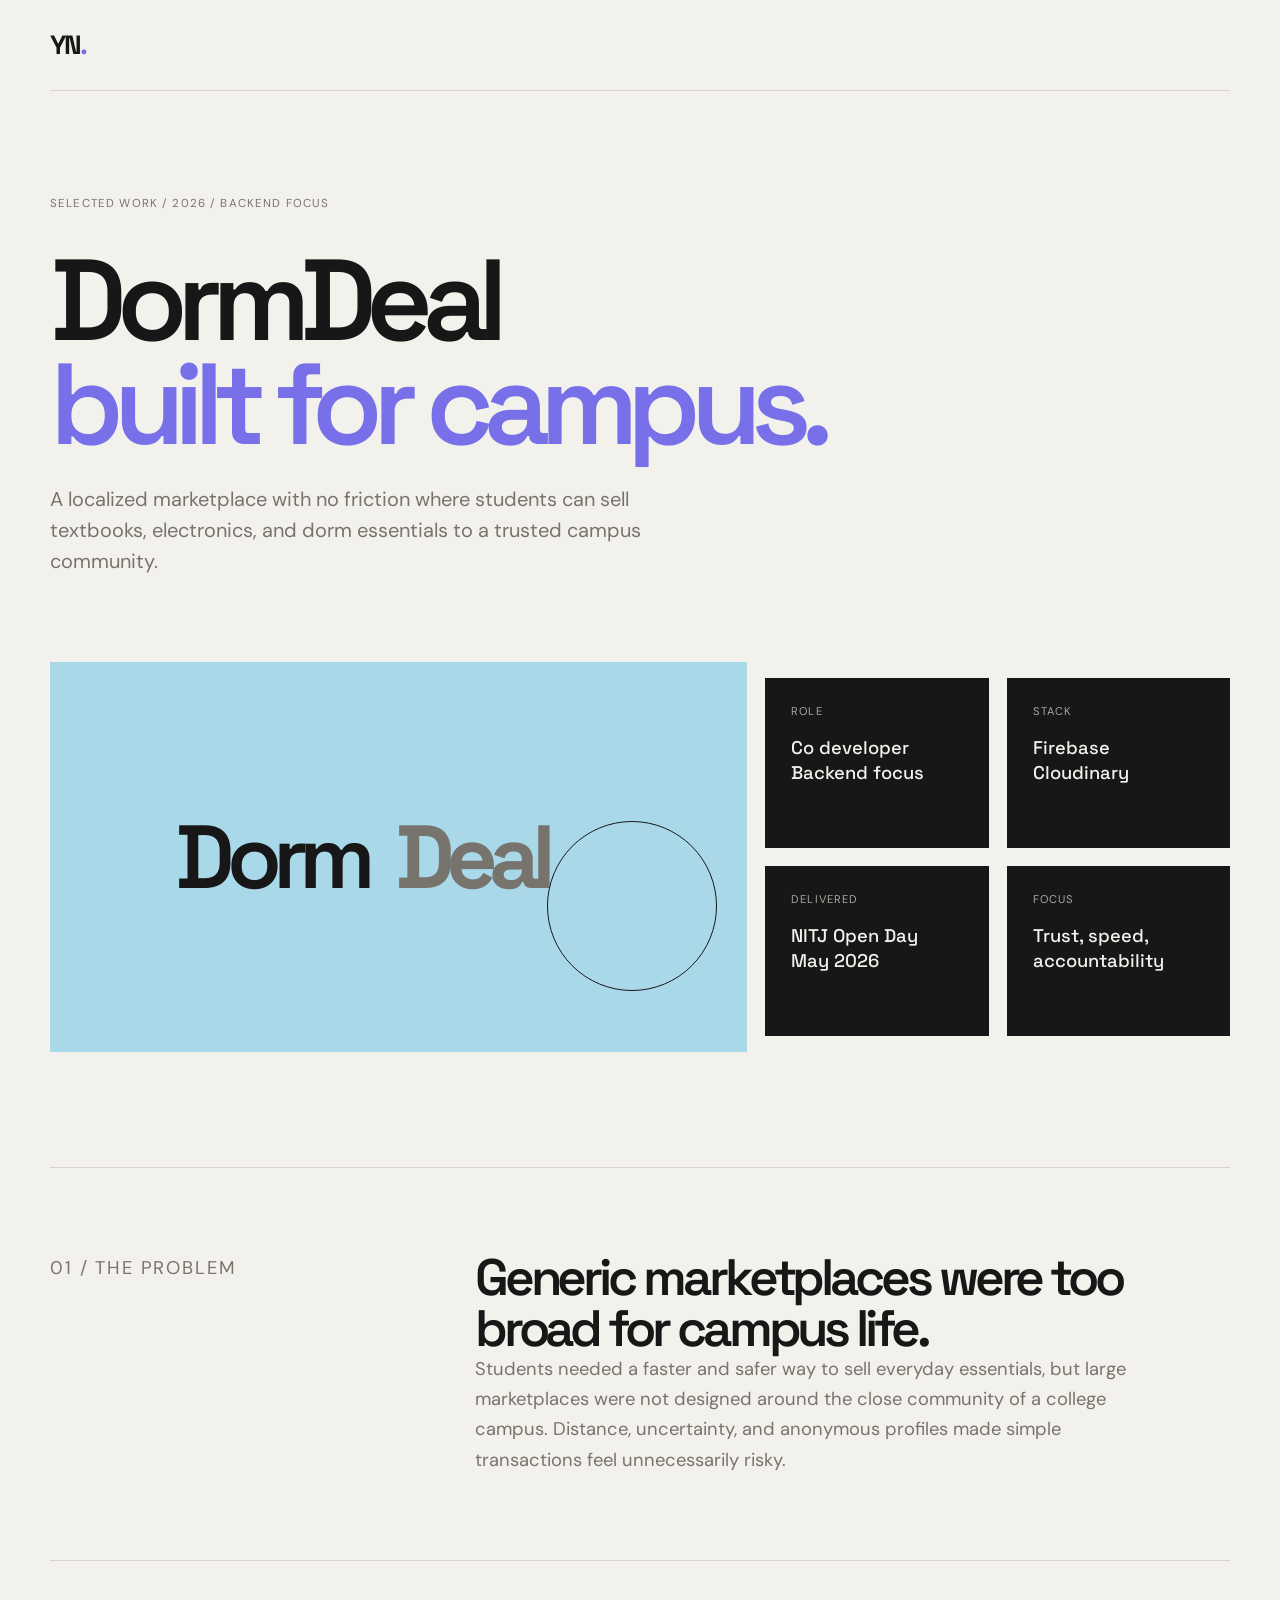
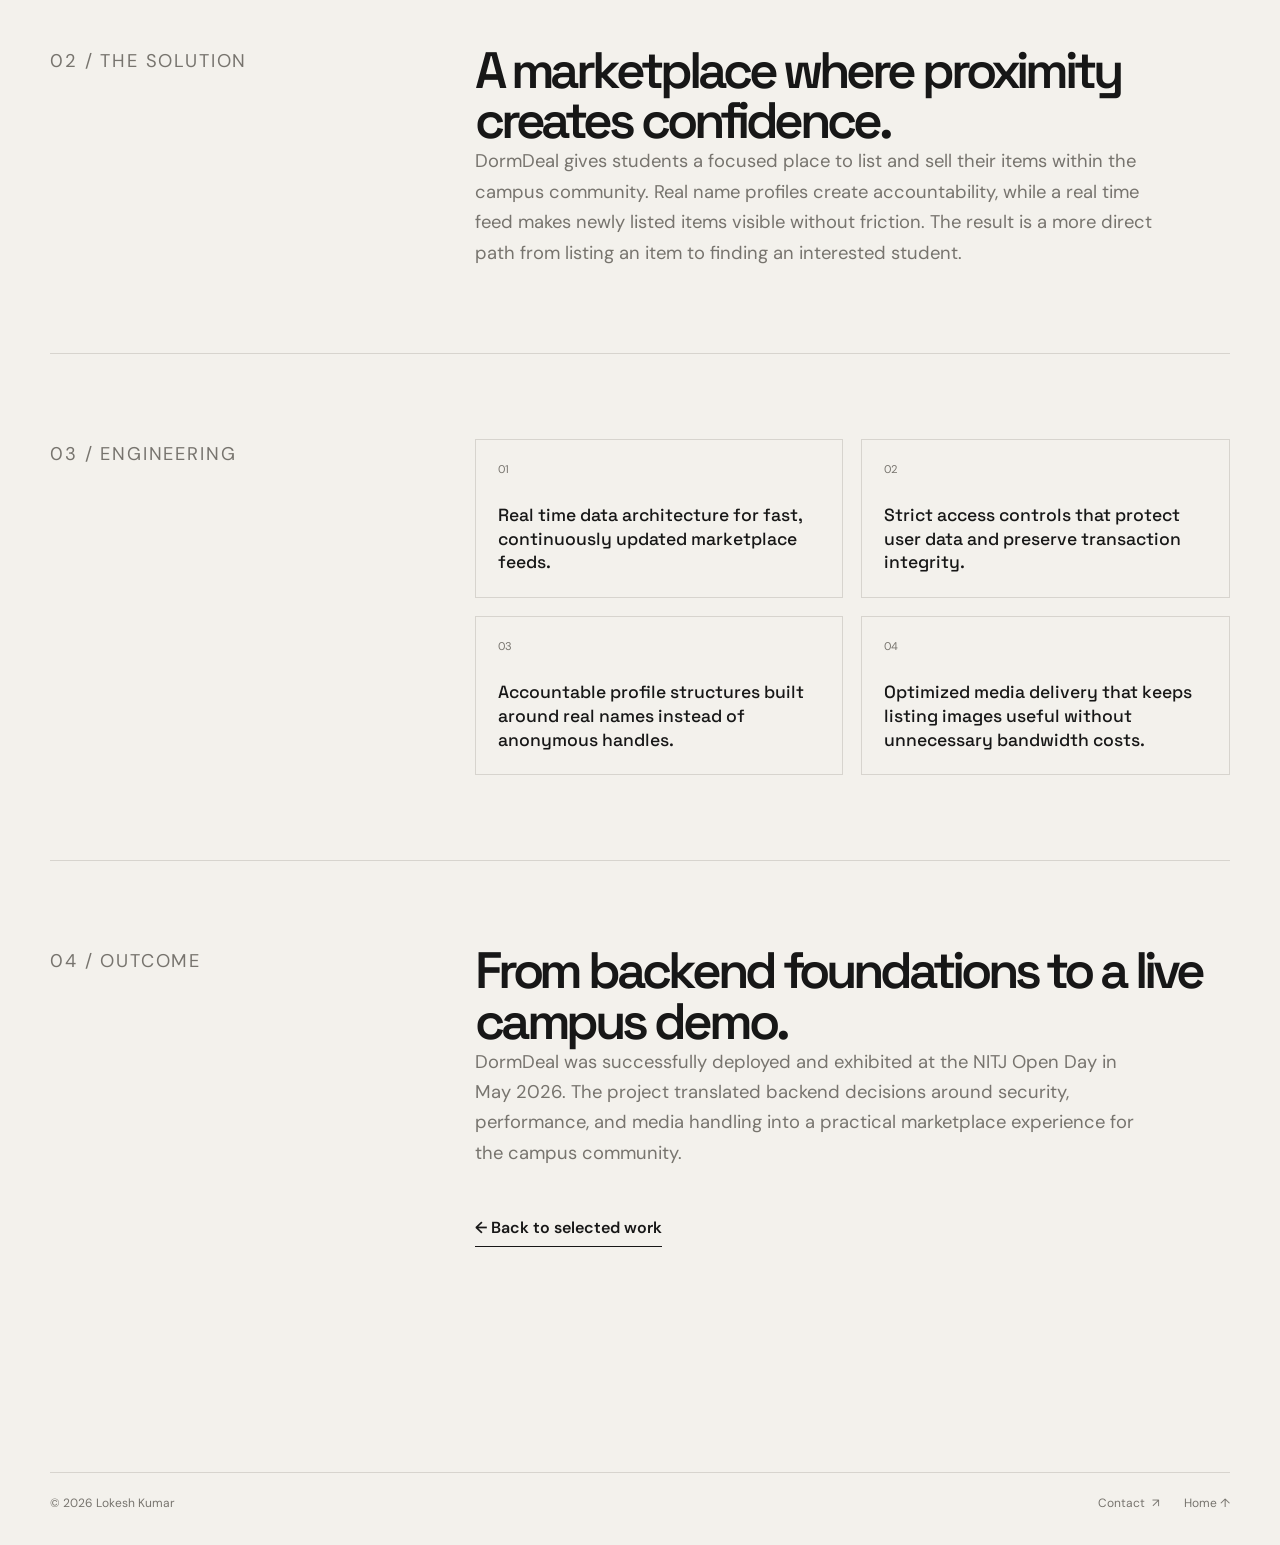
==== dormdeal.html @ 12d4643e "hok" ====
<!doctype html>
<html lang="en">
  <head>
    <meta charset="UTF-8" />
    <meta name="viewport" content="width=device-width, initial-scale=1.0" />
    <meta name="description" content="DormDeal campus resale marketplace case study by Lokesh Kumar." />
    <title>DormDeal | Lokesh Kumar</title>
    <link rel="preconnect" href="https://fonts.googleapis.com" />
    <link rel="preconnect" href="https://fonts.gstatic.com" crossorigin />
    <link href="https://fonts.googleapis.com/css2?family=DM+Sans:wght@400;500;600;700&family=Space+Grotesk:wght@500;600;700&display=swap" rel="stylesheet" />
    <link rel="stylesheet" href="styles.css" />
  </head>
  <body>
    <header class="case-study-header section-shell">
      <a class="brand" href="index.html" aria-label="Back to homepage">YN<span>.</span></a>
    </header>

    <main class="case-study-main section-shell">
      <p class="case-study-kicker">Selected work / 2026 / Backend focus</p>
      <h1 class="case-study-title">DormDeal<br /><em>built for campus.</em></h1>
      <p class="case-study-intro">A localized marketplace with no friction where students can sell textbooks, electronics, and dorm essentials to a trusted campus community.</p>

      <section class="case-study-hero" aria-label="DormDeal overview">
        <div class="case-study-visual">
          <div class="visual-dormdeal"><span>Dorm</span><strong>Deal</strong><i></i></div>
        </div>
        <dl class="case-study-meta">
          <div><dt>Role</dt><dd>Co developer<br />Backend focus</dd></div>
          <div><dt>Stack</dt><dd>Firebase<br />Cloudinary</dd></div>
          <div><dt>Delivered</dt><dd>NITJ Open Day<br />May 2026</dd></div>
          <div><dt>Focus</dt><dd>Trust, speed,<br />accountability</dd></div>
        </dl>
      </section>

      <section class="case-study-section">
        <p class="section-label">01 / The problem</p>
        <div>
          <h2>Generic marketplaces were too broad for campus life.</h2>
          <p>Students needed a faster and safer way to sell everyday essentials, but large marketplaces were not designed around the close community of a college campus. Distance, uncertainty, and anonymous profiles made simple transactions feel unnecessarily risky.</p>
        </div>
      </section>

      <section class="case-study-section">
        <p class="section-label">02 / The solution</p>
        <div>
          <h2>A marketplace where proximity creates confidence.</h2>
          <p>DormDeal gives students a focused place to list and sell their items within the campus community. Real name profiles create accountability, while a real time feed makes newly listed items visible without friction. The result is a more direct path from listing an item to finding an interested student.</p>
        </div>
      </section>

      <section class="case-study-section">
        <p class="section-label">03 / Engineering</p>
        <div>
          <ul class="case-study-list">
            <li><span>01</span>Real time data architecture for fast, continuously updated marketplace feeds.</li>
            <li><span>02</span>Strict access controls that protect user data and preserve transaction integrity.</li>
            <li><span>03</span>Accountable profile structures built around real names instead of anonymous handles.</li>
            <li><span>04</span>Optimized media delivery that keeps listing images useful without unnecessary bandwidth costs.</li>
          </ul>
        </div>
      </section>

      <section class="case-study-section">
        <p class="section-label">04 / Outcome</p>
        <div>
          <h2>From backend foundations to a live campus demo.</h2>
          <p>DormDeal was successfully deployed and exhibited at the NITJ Open Day in May 2026. The project translated backend decisions around security, performance, and media handling into a practical marketplace experience for the campus community.</p>
          <a class="case-study-back" href="index.html#work">← Back to selected work</a>
        </div>
      </section>
    </main>

    <footer class="site-footer section-shell">
      <p>© <span id="year"></span> Lokesh Kumar</p>
      <nav class="social-links" aria-label="Social links">
        <a href="index.html#contact">Contact <span>↗</span></a>
        <a href="index.html">Home ↑</a>
      </nav>
    </footer>
    <script>
      document.querySelector("#year").textContent = new Date().getFullYear();
    </script>
  </body>
</html>
---- styles.css ----
:root {
  --ink: #171717;
  --paper: #f3f1ec;
  --muted: #77746e;
  --line: #d7d4ce;
  --lime: #d7f45b;
  --lavender: #c9c4ff;
  --orange: #ff8059;
  --blue: #a9d8e8;
  --ease: cubic-bezier(.22, 1, .36, 1);
}

* { box-sizing: border-box; }
html { scroll-behavior: smooth; }
body {
  margin: 0;
  color: var(--ink);
  background: var(--paper);
  font-family: "DM Sans", sans-serif;
  -webkit-font-smoothing: antialiased;
}
a { color: inherit; text-decoration: none; }
a:focus-visible, button:focus-visible {
  outline: 2px solid #7770e8;
  outline-offset: 5px;
}
.section-shell, .site-header { width: min(1180px, calc(100% - 64px)); margin: 0 auto; }
.site-header { display: flex; align-items: center; justify-content: space-between; padding: 28px 0; }
.brand { font: 700 1.65rem "Space Grotesk", sans-serif; letter-spacing: -.08em; }
.brand span, em { color: #7770e8; font-style: normal; }
.site-nav { display: flex; align-items: center; gap: 34px; font-size: .9rem; }
.site-nav a, .text-link, .social-links a { transition: opacity .2s ease; }
.site-nav a:hover, .text-link:hover, .social-links a:hover { opacity: .55; }
.nav-cta { border: 1px solid var(--ink); border-radius: 999px; padding: 11px 16px; transition: background .2s ease, color .2s ease; }
.nav-cta:hover { opacity: 1 !important; color: var(--paper); background: var(--ink); }
.nav-cta span, .text-link span, .project-meta a, .contact-email span { margin-left: 8px; }
.menu-toggle { display: none; border: 0; background: none; font: inherit; cursor: pointer; }
.hero { min-height: 670px; padding: 125px 0 80px; display: flex; flex-direction: column; justify-content: space-between; }
.eyebrow, .section-label, .project-top, .muted, .project-meta p { color: var(--muted); font-size: .72rem; letter-spacing: .1em; text-transform: uppercase; }
.eyebrow { animation: rise-in .7s var(--ease) both; }
.status-dot { display: inline-block; width: 7px; height: 7px; background: #4bc56f; border-radius: 50%; margin-right: 8px; box-shadow: 0 0 0 4px rgba(75, 197, 111, .14); }
h1, h2, h3, p { margin-top: 0; }
h1 { max-width: 900px; margin: 46px 0; font: 600 clamp(3.9rem, 9.5vw, 8.6rem)/.91 "Space Grotesk", sans-serif; letter-spacing: -.09em; animation: rise-in .8s .08s var(--ease) both; }
.hero-footer { display: flex; align-items: flex-end; justify-content: space-between; border-top: 1px solid var(--line); padding-top: 22px; }
.hero-copy { max-width: 340px; margin: 0; color: var(--muted); line-height: 1.55; }
.circle-link { display: grid; place-items: center; width: 58px; height: 58px; border: 1px solid var(--ink); border-radius: 50%; font-size: 1.3rem; transition: background .25s var(--ease), color .25s var(--ease), transform .25s var(--ease); }
.circle-link:hover { background: var(--ink); color: var(--paper); transform: translateY(4px); }
.split-section { display: grid; grid-template-columns: 28% 1fr; gap: 8%; padding: 155px 0; border-top: 1px solid var(--line); }
.section-content { max-width: 670px; }
h2 { margin-bottom: 38px; font: 600 clamp(2.7rem, 6vw, 5.2rem)/.98 "Space Grotesk", sans-serif; letter-spacing: -.08em; }
h2 span { color: var(--muted); }
.large-copy { max-width: 560px; margin-bottom: 40px; font-size: 1.3rem; line-height: 1.5; }
.text-link { display: inline-block; border-bottom: 1px solid var(--ink); padding-bottom: 8px; font-weight: 600; }
.education-section { display: grid; grid-template-columns: 28% 1fr; gap: 8%; padding: 110px 0; border-top: 1px solid var(--line); }
.education-item { padding: 28px 0; border-bottom: 1px solid var(--line); }
.education-item:first-child { padding-top: 0; }
.education-item:last-child { border-bottom: 0; }
.education-period { margin-bottom: 18px; color: var(--muted); font-size: .72rem; letter-spacing: .1em; text-transform: uppercase; }
.education-item h2 { margin-bottom: 18px; font-size: clamp(2.2rem, 4vw, 3.8rem); }
.education-item h3 { margin-bottom: 12px; font: 600 1.8rem "Space Grotesk"; }
.education-item p:not(.education-period) { max-width: 560px; margin-bottom: 12px; color: var(--muted); line-height: 1.5; }
.education-item strong { font-size: .9rem; }
.work-section { padding: 40px 0 155px; }
.section-heading { display: flex; justify-content: space-between; align-items: baseline; margin-bottom: 34px; }
.projects { display: grid; grid-template-columns: repeat(3, 1fr); gap: 18px; }
.project-card { padding: 18px; min-height: 465px; display: flex; flex-direction: column; border-radius: 4px; overflow: hidden; transition: transform .35s var(--ease), box-shadow .35s var(--ease); }
.project-card:hover { transform: translateY(-8px) rotate(-.5deg); box-shadow: 0 18px 32px rgba(23, 23, 23, .12); }
.project-card--lime { background: var(--lime); }
.project-card--lavender { background: var(--lavender); }
.project-card--orange { background: var(--orange); }
.project-card--blue { background: var(--blue); }
.project-top, .project-meta { display: flex; justify-content: space-between; }
.project-visual { position: relative; flex: 1; min-height: 270px; display: grid; place-items: center; overflow: hidden; }
.visual-orbit strong { z-index: 1; font: 600 2.5rem "Space Grotesk"; letter-spacing: -.1em; }
.orbit { position: absolute; width: 185px; height: 90px; border: 1px solid var(--ink); border-radius: 50%; transform: rotate(-35deg); transition: transform .5s var(--ease); }
.orbit-two { transform: rotate(35deg); }
.project-card:hover .orbit-one { transform: rotate(-25deg) scale(1.08); }
.project-card:hover .orbit-two { transform: rotate(45deg) scale(1.08); }
.shape { position: absolute; border: 1px solid var(--ink); transition: transform .5s var(--ease); }
.shape-one { width: 132px; height: 132px; border-radius: 50%; }
.shape-two { width: 102px; height: 102px; transform: rotate(45deg); }
.shape-three { width: 160px; height: 1px; transform: rotate(-45deg); }
.project-card:hover .shape-one { transform: translate(10px, -8px); }
.project-card:hover .shape-two { transform: rotate(65deg) scale(1.08); }
.visual-north { font: 600 2.8rem "Space Grotesk"; letter-spacing: -.12em; }
.visual-north i { position: absolute; width: 1px; height: 180px; background: var(--ink); transform: rotate(45deg); transition: transform .5s var(--ease); }
.project-card:hover .visual-north i { transform: rotate(65deg); }
.visual-dormdeal { align-content: center; justify-items: start; padding-left: 18%; font: 600 2.8rem/.82 "Space Grotesk"; letter-spacing: -.1em; }
.visual-dormdeal strong { margin-left: 28px; color: var(--muted); }
.visual-dormdeal i { position: absolute; width: 170px; height: 170px; border: 1px solid var(--ink); border-radius: 50%; transition: transform .5s var(--ease); }
.project-card:hover .visual-dormdeal i { transform: scale(1.12) rotate(18deg); }
.project-meta { align-items: flex-end; border-top: 1px solid rgba(23, 23, 23, .35); padding-top: 14px; }
.project-meta h3 { margin: 0 0 4px; font-size: 1.15rem; }
.project-meta p { margin: 0; font-size: .65rem; letter-spacing: .03em; text-transform: none; color: var(--ink); }
.project-meta a { font-size: 1.4rem; transition: transform .2s ease; }
.project-meta a:hover { transform: translate(3px, -3px); }
.project-detail { margin: 14px 0 0; font-size: .78rem; line-height: 1.4; }
.skills-section { padding-top: 100px; }
.skills-list { list-style: none; margin: 0; padding: 0; border-top: 1px solid var(--line); }
.skills-list li { display: flex; gap: 28px; padding: 18px 0; border-bottom: 1px solid var(--line); font: 500 1.4rem "Space Grotesk"; transition: padding-left .25s var(--ease); }
.skills-list li:hover { padding-left: 10px; }
.skills-list span { width: 30px; color: var(--muted); font: .7rem "DM Sans"; padding-top: 5px; }
.skill-dropdown { display: block !important; padding: 0 !important; }
.skill-dropdown:hover { padding-left: 0 !important; }
.skill-dropdown button { width: 100%; display: grid; grid-template-columns: 30px 1fr; gap: 28px; align-items: center; padding: 18px 0; border: 0; appearance: none; color: inherit; background: none; text-align: left; cursor: pointer; font: inherit; }
.skill-dropdown button:hover { color: var(--muted); }
.skill-dropdown button span { width: 30px; }
.skill-details { display: none; max-width: 620px; margin: -2px 0 20px 58px; color: var(--muted); font: 400 .95rem/1.6 "DM Sans"; }
.skill-details.is-open { display: block; }
.contact-section { padding: 110px 0 160px; border-top: 1px solid var(--line); }
.contact-section h2 { margin: 70px 0 65px; }
.contact-email { display: inline-flex; align-items: center; max-width: 100%; font: 500 clamp(1.4rem, 3vw, 2.3rem) "Space Grotesk"; border-bottom: 1px solid var(--ink); padding-bottom: 12px; transition: color .2s ease, border-color .2s ease; }
.contact-email:hover { color: #7770e8; border-color: #7770e8; }
.site-footer { display: flex; align-items: center; justify-content: space-between; gap: 30px; padding: 22px 0 34px; border-top: 1px solid var(--line); color: var(--muted); font-size: .75rem; }
.site-footer p { margin: 0; }
.social-links { display: flex; align-items: center; gap: 24px; }
.social-links a { white-space: nowrap; }
.social-links a span { margin-left: 4px; }
.case-study-header { padding: 28px 0; border-bottom: 1px solid var(--line); }
.case-study-header .brand { display: inline-block; }
.case-study-main { padding: 105px 0 140px; }
.case-study-kicker { color: var(--muted); font-size: .72rem; letter-spacing: .1em; text-transform: uppercase; }
.case-study-title { max-width: 930px; margin: 38px 0 28px; font: 600 clamp(3.8rem, 9vw, 8rem)/.9 "Space Grotesk", sans-serif; letter-spacing: -.09em; }
.case-study-intro { max-width: 650px; color: var(--muted); font-size: 1.25rem; line-height: 1.55; }
.case-study-hero { display: grid; grid-template-columns: 1.2fr .8fr; gap: 18px; margin: 85px 0 115px; }
.case-study-visual { min-height: 390px; display: grid; place-items: center; overflow: hidden; background: var(--blue); }
.case-study-visual .visual-dormdeal { width: 100%; height: 100%; font-size: clamp(3rem, 7vw, 6rem); }
.case-study-meta { display: grid; grid-template-columns: 1fr 1fr; gap: 18px; }
.case-study-meta div { padding: 26px; background: var(--ink); color: var(--paper); }
.case-study-meta dt { margin-bottom: 18px; color: #aaa7a0; font-size: .7rem; letter-spacing: .1em; text-transform: uppercase; }
.case-study-meta dd { margin: 0; font: 500 1.15rem/1.35 "Space Grotesk"; }
.case-study-section { display: grid; grid-template-columns: 28% 1fr; gap: 8%; padding: 85px 0; border-top: 1px solid var(--line); }
.case-study-section h2 { margin: 0; font-size: clamp(2.2rem, 4vw, 3.8rem); }
.case-study-section p { max-width: 680px; color: var(--muted); font-size: 1.15rem; line-height: 1.65; }
.case-study-section p:last-child { margin-bottom: 0; }
.case-study-list { display: grid; grid-template-columns: 1fr 1fr; gap: 18px; margin: 0; padding: 0; list-style: none; }
.case-study-list li { padding: 22px; border: 1px solid var(--line); font: 500 1.1rem/1.35 "Space Grotesk"; }
.case-study-list span { display: block; margin-bottom: 28px; color: var(--muted); font: .7rem "DM Sans"; }
.case-study-back { display: inline-block; margin-top: 30px; border-bottom: 1px solid var(--ink); padding-bottom: 8px; font-weight: 600; }
@keyframes rise-in { from { opacity: 0; transform: translateY(18px); } to { opacity: 1; transform: translateY(0); } }
@media (prefers-reduced-motion: reduce) {
  *, *::before, *::after { scroll-behavior: auto !important; animation-duration: .01ms !important; transition-duration: .01ms !important; }
}
@media (max-width: 720px) {
  .section-shell, .site-header { width: min(100% - 40px, 560px); }
  .site-header { padding: 22px 0; }
  .menu-toggle { display: block; position: relative; z-index: 2; }
  .site-nav { display: none; position: absolute; inset: 0 0 auto; padding: 80px 20px 25px; background: var(--paper); flex-direction: column; align-items: flex-start; box-shadow: 0 10px 20px rgba(0, 0, 0, .06); }
  .site-nav.is-open { display: flex; }
  .hero { min-height: 600px; padding: 95px 0 55px; }
  h1 { margin: 35px 0; font-size: clamp(3.5rem, 16vw, 5.5rem); }
  .hero-footer { align-items: flex-start; }
  .circle-link { flex: 0 0 auto; margin-left: 20px; }
  .split-section { grid-template-columns: 1fr; gap: 50px; padding: 90px 0; }
  .education-section { grid-template-columns: 1fr; gap: 50px; padding: 90px 0; }
  .section-heading { display: block; }
  .section-heading .muted { margin-top: 25px; }
  .projects { grid-template-columns: 1fr; }
  .project-card { min-height: 420px; }
  .work-section { padding-bottom: 90px; }
  .contact-section { padding: 90px 0; }
  .contact-section h2 { margin: 55px 0; }
  .site-footer { display: block; }
  .social-links { margin-top: 20px; gap: 14px 20px; flex-wrap: wrap; }
  .case-study-main { padding: 75px 0 90px; }
  .case-study-title { font-size: clamp(3.4rem, 16vw, 5.5rem); }
  .case-study-hero, .case-study-section { grid-template-columns: 1fr; gap: 38px; }
  .case-study-hero { margin: 60px 0 80px; }
  .case-study-visual { min-height: 300px; }
  .case-study-meta { grid-template-columns: 1fr 1fr; }
  .case-study-section { padding: 65px 0; }
}
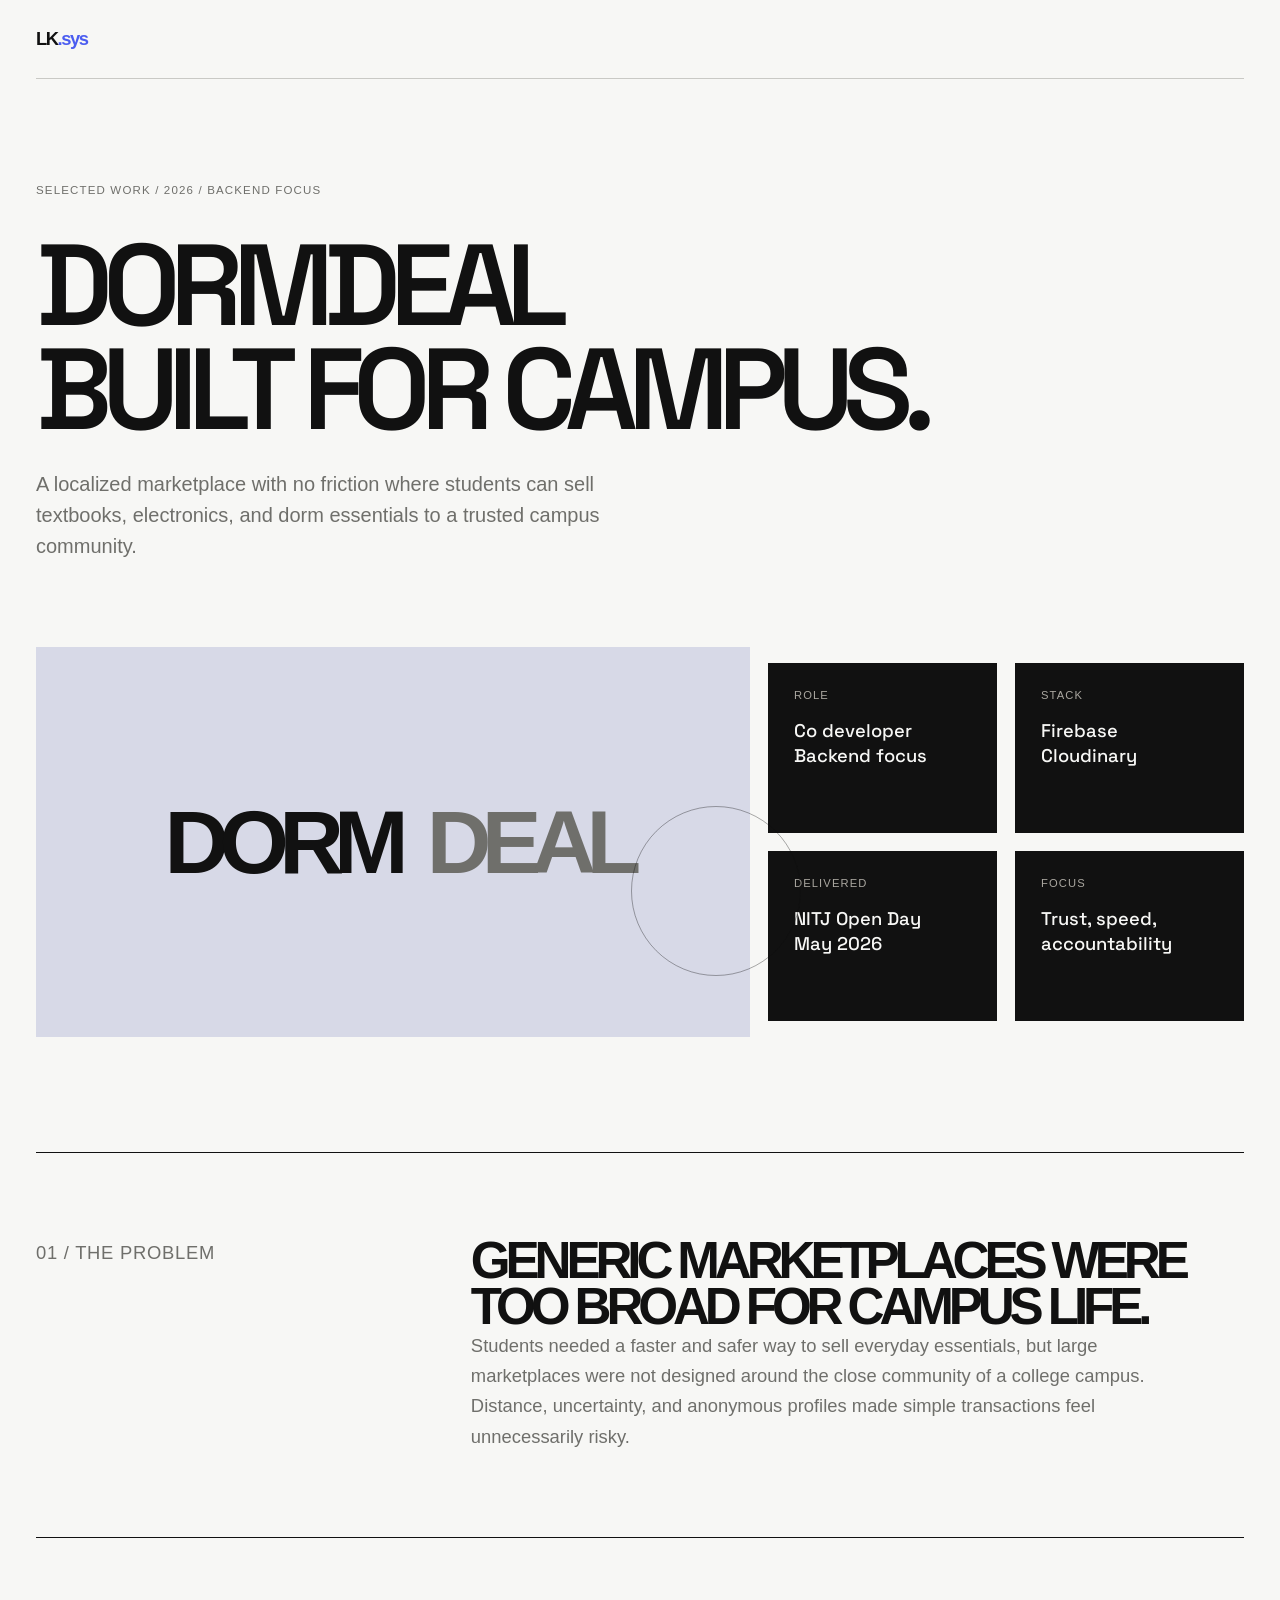
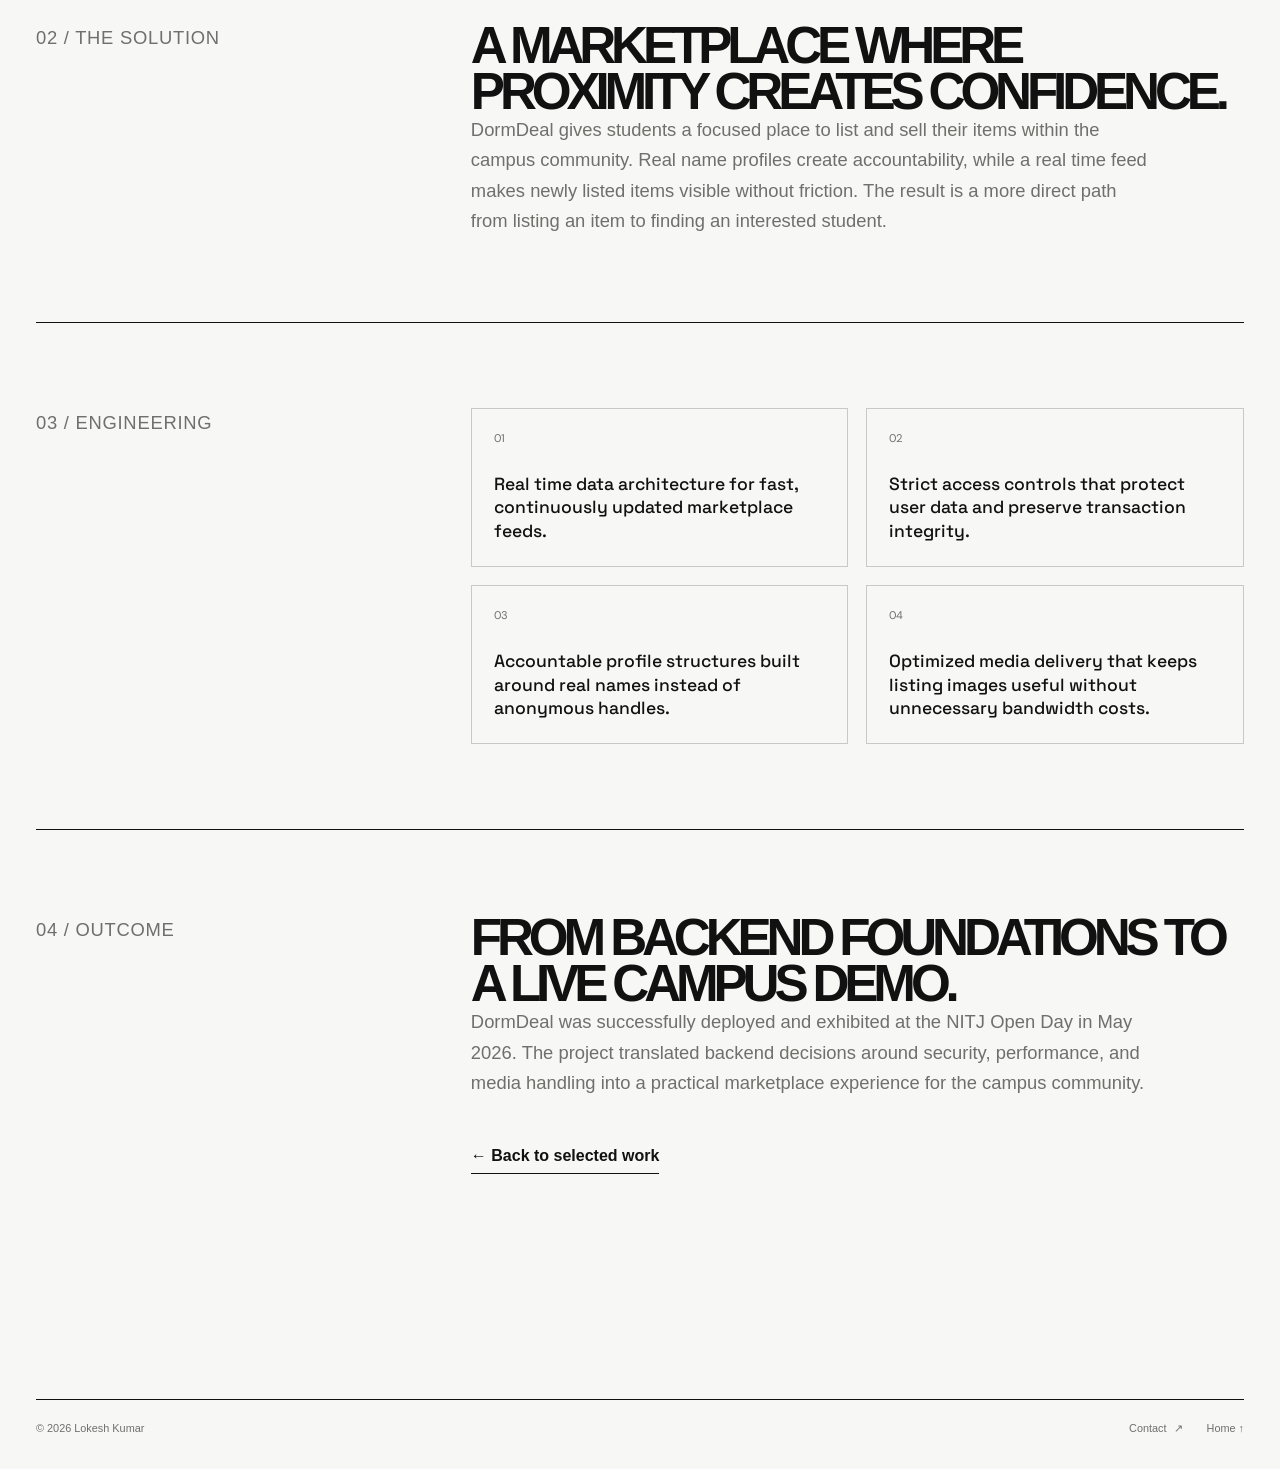
==== commit 3e869986: "hok" ====
--- a/dormdeal.html
+++ b/dormdeal.html
@@ -12,7 +12,7 @@
   </head>
   <body>
     <header class="case-study-header section-shell">
-      <a class="brand" href="index.html" aria-label="Back to homepage">YN<span>.</span></a>
+      <a class="brand" href="index.html" aria-label="Back to homepage">LK<span>.sys</span></a>
     </header>
 
     <main class="case-study-main section-shell">
--- a/styles.css
+++ b/styles.css
@@ -170,3 +170,163 @@
   .case-study-meta { grid-template-columns: 1fr 1fr; }
   .case-study-section { padding: 65px 0; }
 }
+
+/* Reference-inspired monochrome portfolio theme */
+:root {
+  --ink: #111111;
+  --paper: #f7f7f5;
+  --muted: #6f6f6b;
+  --line: #c9c9c5;
+  --accent: #4b5df0;
+  --blue: #d7d9e7;
+}
+
+body {
+  background: var(--paper);
+  font-family: Arial, Helvetica, sans-serif;
+}
+
+.section-shell, .site-header { width: min(1240px, calc(100% - 72px)); }
+.site-header { padding: 18px 0; border-bottom: 1px solid var(--ink); }
+.brand { font: 700 1.15rem Arial, sans-serif; letter-spacing: -.08em; }
+.brand span { color: var(--accent); }
+.site-nav { gap: 30px; font-size: .72rem; }
+.site-nav a { text-transform: uppercase; letter-spacing: .04em; }
+.nav-cta { border: 0; border-radius: 0; padding: 0; }
+.nav-cta:hover { color: var(--accent); background: transparent; }
+
+.hero {
+  min-height: 700px;
+  padding: 28px 0 34px;
+  justify-content: flex-start;
+}
+.hero-intro { display: flex; justify-content: space-between; align-items: flex-start; }
+.eyebrow, .section-label, .project-top, .muted, .project-meta p {
+  font-size: .62rem;
+  letter-spacing: .04em;
+}
+.hero-note {
+  max-width: 190px;
+  margin: 0;
+  font-size: .72rem;
+  line-height: 1.25;
+  text-align: right;
+  text-transform: uppercase;
+}
+.hero-title {
+  position: relative;
+  display: grid;
+  grid-template-columns: minmax(0, 1fr) 270px;
+  gap: 32px;
+  align-items: end;
+  margin-top: 85px;
+}
+h1 {
+  max-width: none;
+  margin: 0;
+  font: 700 clamp(4.5rem, 11vw, 10.5rem)/.82 Arial, sans-serif;
+  letter-spacing: -.11em;
+  text-transform: uppercase;
+}
+h1 em { color: var(--ink); font-style: normal; }
+.hero-art {
+  position: relative;
+  height: 245px;
+  overflow: hidden;
+  filter: grayscale(1);
+}
+.hero-art img {
+  display: block;
+  width: 100%;
+  height: 100%;
+  object-fit: cover;
+  object-position: center 35%;
+}
+.hero-art::after {
+  content: "";
+  position: absolute;
+  inset: 20px 34px;
+  border: 1px solid rgba(17,17,17,.4);
+  border-radius: 50% 50% 42% 42%;
+}
+.hero-art span {
+  position: absolute;
+  right: 12px;
+  bottom: 10px;
+  color: rgba(255,255,255,.9);
+  font-size: .68rem;
+  letter-spacing: .12em;
+}
+.hero-footer { margin-top: 84px; border-top-color: var(--ink); }
+.hero-copy { max-width: 330px; font-size: .8rem; line-height: 1.45; }
+.circle-link {
+  width: 50px;
+  height: 50px;
+  border-color: var(--ink);
+  color: var(--paper);
+  background: var(--accent);
+  border: 0;
+}
+.circle-link:hover { background: var(--ink); }
+
+.split-section, .education-section, .contact-section, .case-study-section {
+  border-top-color: var(--ink);
+}
+.split-section { grid-template-columns: 24% 1fr; gap: 7%; padding: 110px 0; }
+h2 { font: 700 clamp(2.8rem, 6vw, 6rem)/.9 Arial, sans-serif; letter-spacing: -.1em; text-transform: uppercase; }
+h2 span { color: var(--muted); }
+.large-copy { font-size: 1rem; line-height: 1.45; }
+.education-section { padding: 85px 0; }
+.work-section { padding: 36px 0 120px; }
+.section-heading { margin-bottom: 20px; }
+.projects { grid-template-columns: repeat(3, 1fr); gap: 10px; }
+.project-card {
+  min-height: 460px;
+  padding: 14px;
+  border-radius: 0;
+  background: #e7e7e4;
+  color: var(--ink);
+}
+.project-card--blue { background: #d7d9e7; }
+.project-card--light { background: #e9e9e6; }
+.project-card--dark { background: #111; color: #f7f7f5; }
+.project-card--dark .project-meta { border-top-color: rgba(247,247,245,.4); }
+.project-card--dark .project-meta p, .project-card--dark .project-detail { color: #d3d3cf; }
+.project-visual { min-height: 285px; }
+.visual-dormdeal, .visual-api, .visual-security {
+  font: 700 clamp(2.2rem, 4vw, 4rem)/.82 Arial, sans-serif;
+  letter-spacing: -.11em;
+  text-transform: uppercase;
+}
+.visual-dormdeal strong { color: var(--muted); }
+.visual-dormdeal i { border-color: rgba(17,17,17,.35); }
+.visual-api { justify-items: start; align-content: center; padding-left: 12%; }
+.visual-api strong { margin-left: 32px; color: var(--accent); }
+.visual-api i { position: absolute; width: 150px; height: 150px; border: 1px solid var(--ink); border-radius: 50%; }
+.visual-security { place-items: start; align-content: end; padding: 0 0 12%; }
+.visual-security strong { display: block; color: #8d8d88; }
+.visual-security i { position: absolute; inset: 12% 8%; border: 1px solid rgba(247,247,245,.45); border-radius: 50%; }
+.project-meta { border-top-color: rgba(17,17,17,.4); }
+.project-meta h3 { font-size: .9rem; }
+.project-detail { font-size: .7rem; }
+.skills-section { padding-top: 80px; }
+.skills-list li { font: 500 1.1rem Arial, sans-serif; }
+.contact-section { padding: 90px 0 130px; }
+.contact-section h2 { margin: 60px 0; }
+.contact-email { font-size: clamp(1.2rem, 2.5vw, 2rem); }
+.site-footer { border-top-color: var(--ink); font-size: .68rem; }
+
+@media (max-width: 720px) {
+  .section-shell, .site-header { width: min(100% - 36px, 560px); }
+  .site-header { border-bottom: 1px solid var(--ink); }
+  .hero { min-height: 650px; padding-top: 25px; }
+  .hero-intro { display: block; }
+  .hero-note { margin-top: 18px; text-align: left; }
+  .hero-title { display: flex; flex-direction: column; align-items: stretch; gap: 28px; margin-top: 62px; }
+  h1 { font-size: clamp(3.4rem, 16vw, 6rem); }
+  .hero-art { height: 210px; width: 70%; align-self: flex-end; }
+  .hero-footer { margin-top: 55px; }
+  .split-section, .education-section { grid-template-columns: 1fr; gap: 35px; }
+  .projects { grid-template-columns: 1fr; }
+  .project-card { min-height: 410px; }
+}
